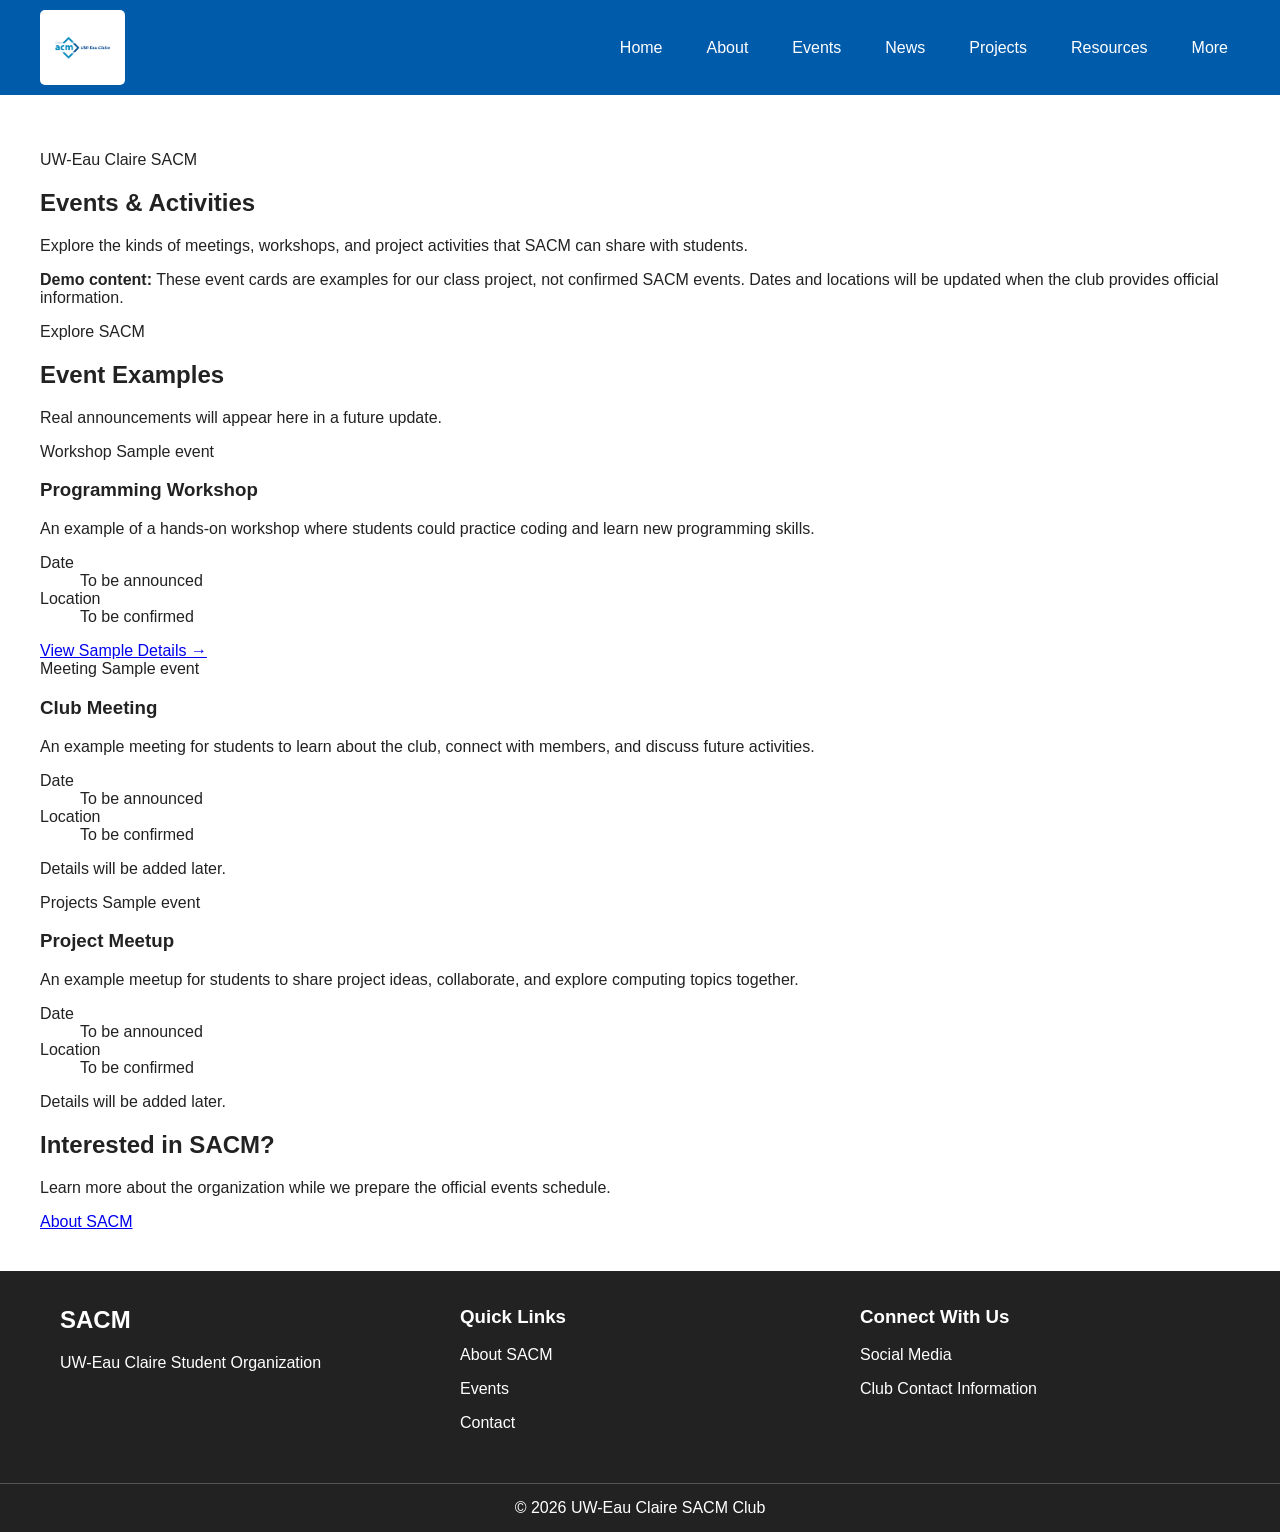
==== Group Project/html/events.html @ 6fd4d409 "Add events.html for SACM events" ====
<!DOCTYPE html>
<html lang="en">
<head>
    <meta charset="UTF-8">
    <meta name="viewport" content="width=device-width, initial-scale=1.0">
    <meta name="description" content="SACM events and activities page. Sample events shown for the CS 268 website project.">
    <title>Events | UW-Eau Claire SACM</title>
    <link rel="stylesheet" href="../css/style.css">
    <link rel="stylesheet" href="../css/events.css">
</head>
<body>

<header>

        <nav class="navbar">

            <div class="logo">

                <a href="index.html">

            <img src="../img/logo.png"
                alt="ACM UW-Eau Claire logo">

                </a>

            </div>


            <ul class="navlinks">

                <li>
                    <a href="index.html">Home</a>
                </li>

                <li>
                    <a href="about.html">About</a>
                </li>

                <li>
                    <a href="events.html">Events</a>
                </li>

                <li>
                    <a href="news.html">News</a>
                </li>

                <li>
                    <a href="projects.html">Projects</a>
                </li>

                <li>
                    <a href="resources.html">Resources</a>
                </li>

                <li class="dropdown">

                    <a href="#">More</a>

                    <ul class="dropdownmenu">

                        <li>
                            <a href="board.html">
                                Board Members
                            </a>
                        </li>

                        <li>
                            <a href="join.html">
                                Join SACM
                            </a>
                        </li>

                        <li>
                            <a href="contact.html">
                                Contact
                            </a>
                        </li>

                        <li>
                            <a href="login.html">
                                Login
                            </a>
                        </li>

                    </ul>

                </li>

            </ul>

        </nav>

    </header>

    <main class="events-page">
        <section class="events-hero" aria-labelledby="events-heading">
            <p class="eyebrow">UW-Eau Claire SACM</p>
            <h1 id="events-heading">Events &amp; Activities</h1>
            <p class="events-lead">
                Explore the kinds of meetings, workshops, and project activities
                that SACM can share with students.
            </p>
        </section>

        <p class="events-notice">
            <strong>Demo content:</strong> These event cards are examples for our
            class project, not confirmed SACM events. Dates and locations will be
            updated when the club provides official information.
        </p>

        <section class="events-section" aria-labelledby="upcoming-events-heading">
            <div class="section-heading">
                <div>
                    <p class="eyebrow">Explore SACM</p>
                    <h2 id="upcoming-events-heading">Event Examples</h2>
                </div>
                <p>Real announcements will appear here in a future update.</p>
            </div>

            <div class="events-grid">
                <article class="event-card">
                    <div class="event-card-top">
                        <span class="event-category">Workshop</span>
                        <span class="event-status">Sample event</span>
                    </div>
                    <h3>Programming Workshop</h3>
                    <p class="event-description">
                        An example of a hands-on workshop where students could
                        practice coding and learn new programming skills.
                    </p>
                    <dl class="event-facts">
                        <div><dt>Date</dt><dd>To be announced</dd></div>
                        <div><dt>Location</dt><dd>To be confirmed</dd></div>
                    </dl>
                    <a class="event-button" href="eventdetail.html">
                        View Sample Details <span aria-hidden="true">&rarr;</span>
                    </a>
                </article>

                <article class="event-card">
                    <div class="event-card-top">
                        <span class="event-category">Meeting</span>
                        <span class="event-status">Sample event</span>
                    </div>
                    <h3>Club Meeting</h3>
                    <p class="event-description">
                        An example meeting for students to learn about the club,
                        connect with members, and discuss future activities.
                    </p>
                    <dl class="event-facts">
                        <div><dt>Date</dt><dd>To be announced</dd></div>
                        <div><dt>Location</dt><dd>To be confirmed</dd></div>
                    </dl>
                    <p class="event-pending">Details will be added later.</p>
                </article>

                <article class="event-card">
                    <div class="event-card-top">
                        <span class="event-category">Projects</span>
                        <span class="event-status">Sample event</span>
                    </div>
                    <h3>Project Meetup</h3>
                    <p class="event-description">
                        An example meetup for students to share project ideas,
                        collaborate, and explore computing topics together.
                    </p>
                    <dl class="event-facts">
                        <div><dt>Date</dt><dd>To be announced</dd></div>
                        <div><dt>Location</dt><dd>To be confirmed</dd></div>
                    </dl>
                    <p class="event-pending">Details will be added later.</p>
                </article>
            </div>
        </section>

        <section class="events-nextsteps" aria-labelledby="events-nextsteps-heading">
            <div>
                <h2 id="events-nextsteps-heading">Interested in SACM?</h2>
                <p>
                    Learn more about the organization while we prepare the
                    official events schedule.
                </p>
            </div>
            <a class="event-secondary-button" href="about.html">About SACM</a>
        </section>
    </main>

<footer>

        <div class="footercontainer">

            <div class="footersection">

                <h2>SACM</h2>

                <p>
                    UW-Eau Claire Student Organization
                </p>

            </div>


            <div class="footersection">

                <h3>Quick Links</h3>

                <p>
                    <a href="about.html">
                        About SACM
                    </a>
                </p>

                <p>
                    <a href="events.html">
                        Events
                    </a>
                </p>

                <p>
                    <a href="contact.html">
                        Contact
                    </a>
                </p>

            </div>


            <div class="footersection">

                <h3>Connect With Us</h3>

                <p>
                    Social Media
                </p>

                <p>
                    Club Contact Information
                </p>

            </div>

        </div>


        <div class="footerbottom">

            <p>
                &copy; 2026 UW-Eau Claire SACM Club
            </p>

        </div>

    </footer>
</body>
</html>
---- Group Project/css/style.css ----
body {
    margin: 0;

    font-family: Arial, sans-serif;

    background-color: white;

    color: #222;
}


.navbar {
    display: flex;

    justify-content: space-between;

    align-items: center;

    background-color: #005baa;

    padding: 10px 40px;
}



.logo {
    display: flex;

    align-items: center;
}


.logo a {
    display: flex;

    align-items: center;
}


.logo img {
    height: 65px;

    width: auto;

    background-color: white;

    padding: 5px 10px;

    border-radius: 5px;

    display: block;
}

.navlinks {
    display: flex;

    list-style: none;

    margin: 0;

    padding: 0;

    gap: 20px;
}


.navlinks li {
    position: relative;
}


.navlinks a {
    display: block;

    color: white;

    text-decoration: none;

    padding: 10px 12px;
}


.navlinks a:hover {
    background-color: #f2c75c;

    color: black;
}


.dropdownmenu {
    display: none;

    position: absolute;

    top: 100%;

    right: 0;

    min-width: 180px;

    background-color: white;

    list-style: none;

    margin: 0;

    padding: 0;

    border: 1px solid #cccccc;
}


.dropdownmenu li {
    width: 100%;
}


.dropdownmenu a {
    color: black;

    padding: 12px 15px;
}


.dropdownmenu a:hover {
    background-color: #eeeeee;

    color: black;
}


.dropdown:hover .dropdownmenu {
    display: block;
}



.dropdown:focus-within .dropdownmenu {
    display: block;
}


main {
    min-height: 500px;

    padding: 40px;
}


footer {
    background-color: #222222;

    color: white;
}


.footercontainer {
    display: flex;

    justify-content: space-around;

    padding: 35px 40px;
}


.footersection {
    width: 30%;
}


.footersection h2,
.footersection h3 {
    margin-top: 0;
}


.footersection a {
    color: white;

    text-decoration: none;
}


.footersection a:hover {
    text-decoration: underline;
}



.footerbottom {
    text-align: center;

    border-top: 1px solid #555555;

    padding: 15px;
}


.footerbottom p {
    margin: 0;
}



@media screen and (max-width: 768px) {

    .navbar {
        flex-direction: column;

        align-items: flex-start;

        padding: 15px 20px;
    }


    .logo img {
        height: 55px;
    }


    .navlinks {
        flex-direction: column;

        width: 100%;

        gap: 0;

        margin-top: 15px;
    }


    .navlinks li {
        width: 100%;
    }


    .navlinks a {
        width: 100%;

        box-sizing: border-box;
    }


    .dropdownmenu {
        position: static;

        width: 100%;

        border: none;
    }


    .dropdownmenu a {
        padding-left: 30px;
    }


    main {
        padding: 25px 20px;
    }


    .footercontainer {
        flex-direction: column;

        padding: 30px 20px;
    }


    .footersection {
        width: 100%;

        margin-bottom: 25px;
    }

}
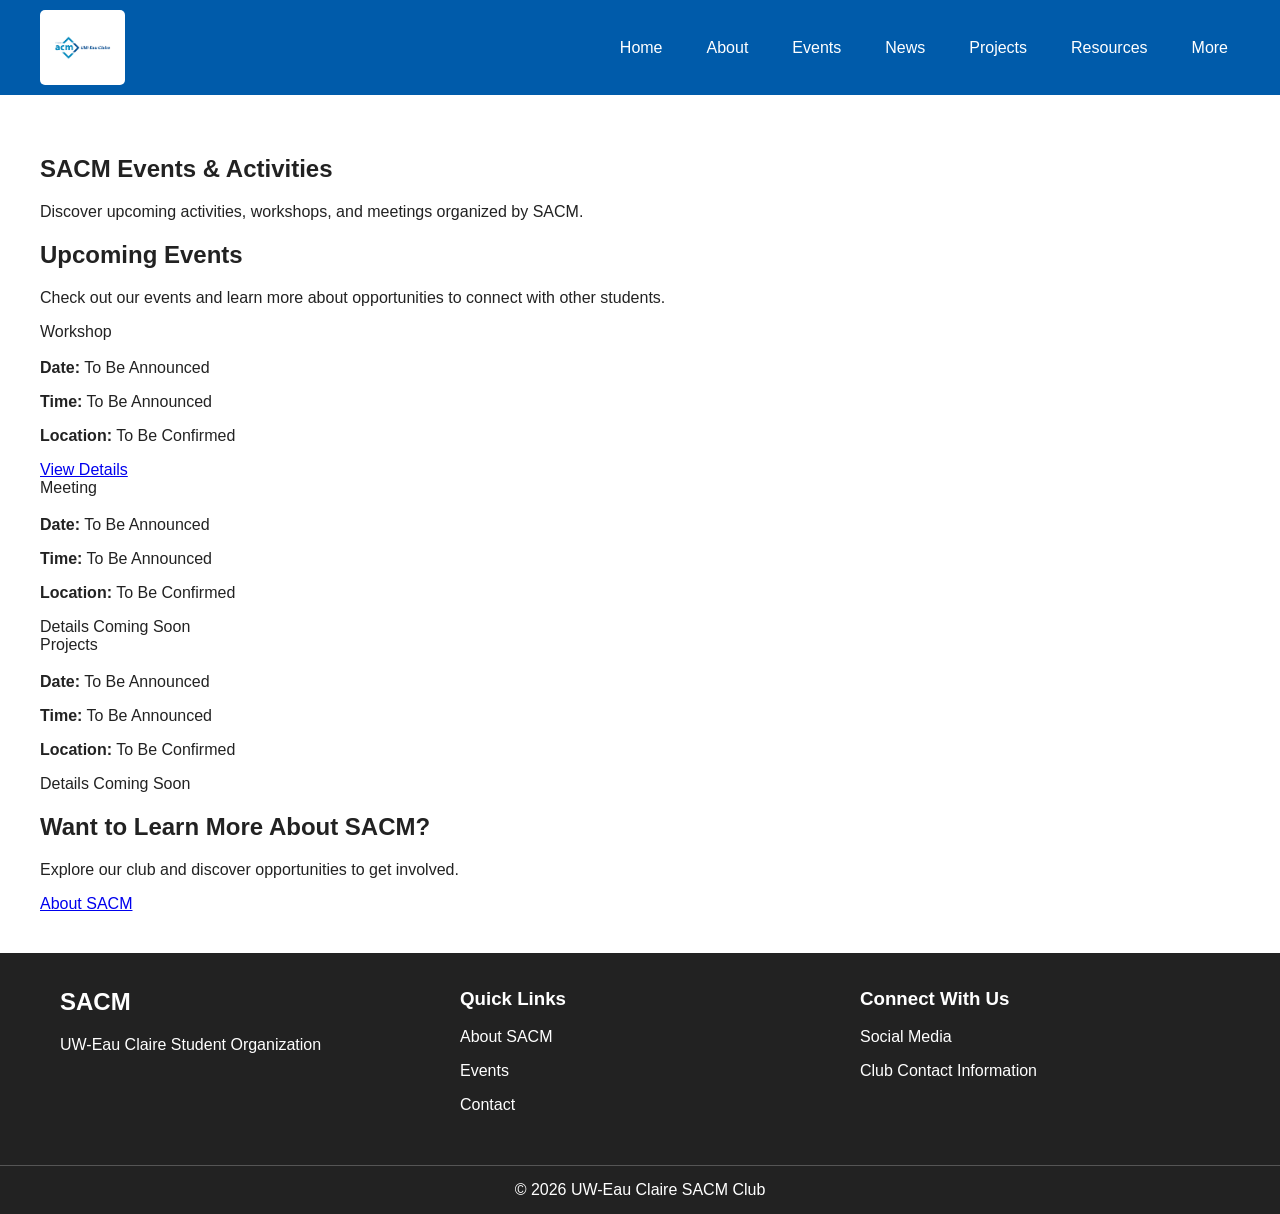
==== commit ebbe22bf: "Add files via upload" ====
--- a/Group Project/html/events.html
+++ b/Group Project/html/events.html
@@ -1,255 +1,206 @@
-<!DOCTYPE html>
-<html lang="en">
-<head>
-    <meta charset="UTF-8">
-    <meta name="viewport" content="width=device-width, initial-scale=1.0">
-    <meta name="description" content="SACM events and activities page. Sample events shown for the CS 268 website project.">
-    <title>Events | UW-Eau Claire SACM</title>
-    <link rel="stylesheet" href="../css/style.css">
-    <link rel="stylesheet" href="../css/events.css">
-</head>
-<body>
-
-<header>
-
+
+<!DOCTYPE html>
+<html lang="en">
+
+<head>
+    <meta charset="UTF-8">
+    <meta name="viewport" content="width=device-width, initial-scale=1.0">
+    <title>SACM Events</title>
+
+    <link rel="stylesheet" href="../css/style.css">
+    <link rel="stylesheet" href="../css/events.css">
+</head>
+
+<body>
+
+    <header>
         <nav class="navbar">
 
             <div class="logo">
-
                 <a href="index.html">
-
-            <img src="../img/logo.png"
-                alt="ACM UW-Eau Claire logo">
-
+                    <img src="../img/logo.png"
+                         alt="ACM UW-Eau Claire logo">
                 </a>
-
-            </div>
-
+            </div>
 
             <ul class="navlinks">
 
-                <li>
-                    <a href="index.html">Home</a>
+                <li><a href="index.html">Home</a></li>
+                <li><a href="about.html">About</a></li>
+                <li><a href="events.html" aria-current="page">Events</a></li>
+                <li><a href="news.html">News</a></li>
+                <li><a href="projects.html">Projects</a></li>
+                <li><a href="resources.html">Resources</a></li>
+
+                <li class="dropdown">
+                    <a href="#">More</a>
+
+                    <ul class="dropdownmenu">
+                        <li><a href="board.html">Board Members</a></li>
+                        <li><a href="join.html">Join SACM</a></li>
+                        <li><a href="contact.html">Contact</a></li>
+                        <li><a href="login.html">Login</a></li>
+                    </ul>
                 </li>
 
-                <li>
-                    <a href="about.html">About</a>
-                </li>
-
-                <li>
-                    <a href="events.html">Events</a>
-                </li>
-
-                <li>
-                    <a href="news.html">News</a>
-                </li>
-
-                <li>
-                    <a href="projects.html">Projects</a>
-                </li>
-
-                <li>
-                    <a href="resources.html">Resources</a>
-                </li>
-
-                <li class="dropdown">
-
-                    <a href="#">More</a>
-
-                    <ul class="dropdownmenu">
-
-                        <li>
-                            <a href="board.html">
-                                Board Members
-                            </a>
-                        </li>
-
-                        <li>
-                            <a href="join.html">
-                                Join SACM
-                            </a>
-                        </li>
-
-                        <li>
-                            <a href="contact.html">
-                                Contact
-                            </a>
-                        </li>
-
-                        <li>
-                            <a href="login.html">
-                                Login
-                            </a>
-                        </li>
-
-                    </ul>
-
-                </li>
-
             </ul>
-
         </nav>
-
-    </header>
-
-    <main class="events-page">
-        <section class="events-hero" aria-labelledby="events-heading">
-            <p class="eyebrow">UW-Eau Claire SACM</p>
-            <h1 id="events-heading">Events &amp; Activities</h1>
-            <p class="events-lead">
-                Explore the kinds of meetings, workshops, and project activities
-                that SACM can share with students.
-            </p>
-        </section>
-
-        <p class="events-notice">
-            <strong>Demo content:</strong> These event cards are examples for our
-            class project, not confirmed SACM events. Dates and locations will be
-            updated when the club provides official information.
-        </p>
-
-        <section class="events-section" aria-labelledby="upcoming-events-heading">
-            <div class="section-heading">
-                <div>
-                    <p class="eyebrow">Explore SACM</p>
-                    <h2 id="upcoming-events-heading">Event Examples</h2>
-                </div>
-                <p>Real announcements will appear here in a future update.</p>
-            </div>
-
-            <div class="events-grid">
-                <article class="event-card">
-                    <div class="event-card-top">
-                        <span class="event-category">Workshop</span>
-                        <span class="event-status">Sample event</span>
-                    </div>
-                    <h3>Programming Workshop</h3>
-                    <p class="event-description">
-                        An example of a hands-on workshop where students could
-                        practice coding and learn new programming skills.
-                    </p>
-                    <dl class="event-facts">
-                        <div><dt>Date</dt><dd>To be announced</dd></div>
-                        <div><dt>Location</dt><dd>To be confirmed</dd></div>
-                    </dl>
-                    <a class="event-button" href="eventdetail.html">
-                        View Sample Details <span aria-hidden="true">&rarr;</span>
-                    </a>
-                </article>
-
-                <article class="event-card">
-                    <div class="event-card-top">
-                        <span class="event-category">Meeting</span>
-                        <span class="event-status">Sample event</span>
-                    </div>
-                    <h3>Club Meeting</h3>
-                    <p class="event-description">
-                        An example meeting for students to learn about the club,
-                        connect with members, and discuss future activities.
-                    </p>
-                    <dl class="event-facts">
-                        <div><dt>Date</dt><dd>To be announced</dd></div>
-                        <div><dt>Location</dt><dd>To be confirmed</dd></div>
-                    </dl>
-                    <p class="event-pending">Details will be added later.</p>
-                </article>
-
-                <article class="event-card">
-                    <div class="event-card-top">
-                        <span class="event-category">Projects</span>
-                        <span class="event-status">Sample event</span>
-                    </div>
-                    <h3>Project Meetup</h3>
-                    <p class="event-description">
-                        An example meetup for students to share project ideas,
-                        collaborate, and explore computing topics together.
-                    </p>
-                    <dl class="event-facts">
-                        <div><dt>Date</dt><dd>To be announced</dd></div>
-                        <div><dt>Location</dt><dd>To be confirmed</dd></div>
-                    </dl>
-                    <p class="event-pending">Details will be added later.</p>
-                </article>
-            </div>
-        </section>
-
-        <section class="events-nextsteps" aria-labelledby="events-nextsteps-heading">
-            <div>
-                <h2 id="events-nextsteps-heading">Interested in SACM?</h2>
-                <p>
-                    Learn more about the organization while we prepare the
-                    official events schedule.
-                </p>
-            </div>
-            <a class="event-secondary-button" href="about.html">About SACM</a>
-        </section>
-    </main>
-
-<footer>
+    </header>
+
+
+    <main class="events-page">
+
+        <section class="events-hero">
+            <h1>SACM Events & Activities</h1>
+
+            <p>
+                Discover upcoming activities, workshops,
+                and meetings organized by SACM.
+            </p>
+        </section>
+
+
+        <section class="events-section">
+
+            <h2>Upcoming Events</h2>
+
+            <p class="events-intro">
+                Check out our events and learn more about
+                opportunities to connect with other students.
+            </p>
+
+            <div class="events-grid">
+
+                <article class="event-card">
+
+                    <div class="event-category">
+                        Workshop
+                    </div>
+
+                    <h3>    </h3>
+
+                    <p>
+
+                    </p>
+
+                    <div class="event-info">
+                        <p><strong>Date:</strong> To Be Announced</p>
+                        <p><strong>Time:</strong> To Be Announced</p>
+                        <p><strong>Location:</strong> To Be Confirmed</p>
+                    </div>
+
+                    <a href="eventsdetail.html"
+                       class="event-button">
+                        View Details
+                    </a>
+
+                </article>
+
+
+
+                <article class="event-card">
+
+                    <div class="event-category">
+                        Meeting
+                    </div>
+
+                    <h3>  </h3>
+
+                    <p>
+
+                    </p>
+
+                    <div class="event-info">
+                        <p><strong>Date:</strong> To Be Announced</p>
+                        <p><strong>Time:</strong> To Be Announced</p>
+                        <p><strong>Location:</strong> To Be Confirmed</p>
+                    </div>
+
+                    <span class="event-pending">
+                        Details Coming Soon
+                    </span>
+
+                </article>
+
+
+                <article class="event-card">
+
+                    <div class="event-category">
+                        Projects
+                    </div>
+
+                    <h3></h3>
+
+                    <p>
+
+                    </p>
+
+                    <div class="event-info">
+                        <p><strong>Date:</strong> To Be Announced</p>
+                        <p><strong>Time:</strong> To Be Announced</p>
+                        <p><strong>Location:</strong> To Be Confirmed</p>
+                    </div>
+
+                    <span class="event-pending">
+                        Details Coming Soon
+                    </span>
+
+                </article>
+
+            </div>
+
+        </section>
+
+
+        <section class="events-bottom">
+
+            <h2>Want to Learn More About SACM?</h2>
+
+            <p>
+                Explore our club and discover opportunities
+                to get involved.
+            </p>
+
+            <a href="about.html" class="event-button">
+                About SACM
+            </a>
+
+        </section>
+
+    </main>
+
+
+    <footer>
 
         <div class="footercontainer">
 
             <div class="footersection">
-
                 <h2>SACM</h2>
-
-                <p>
-                    UW-Eau Claire Student Organization
-                </p>
-
-            </div>
-
+                <p>UW-Eau Claire Student Organization</p>
+            </div>
 
             <div class="footersection">
-
                 <h3>Quick Links</h3>
 
-                <p>
-                    <a href="about.html">
-                        About SACM
-                    </a>
-                </p>
-
-                <p>
-                    <a href="events.html">
-                        Events
-                    </a>
-                </p>
-
-                <p>
-                    <a href="contact.html">
-                        Contact
-                    </a>
-                </p>
-
-            </div>
-
+                <p><a href="about.html">About SACM</a></p>
+                <p><a href="events.html">Events</a></p>
+                <p><a href="contact.html">Contact</a></p>
+            </div>
 
             <div class="footersection">
-
                 <h3>Connect With Us</h3>
 
-                <p>
-                    Social Media
-                </p>
-
-                <p>
-                    Club Contact Information
-                </p>
-
+                <p>Social Media</p>
+                <p>Club Contact Information</p>
             </div>
 
         </div>
 
-
         <div class="footerbottom">
-
-            <p>
-                &copy; 2026 UW-Eau Claire SACM Club
-            </p>
-
+            <p>&copy; 2026 UW-Eau Claire SACM Club</p>
         </div>
 
-    </footer>
-</body>
-</html>
+    </footer>
+
+</body>
+</html>
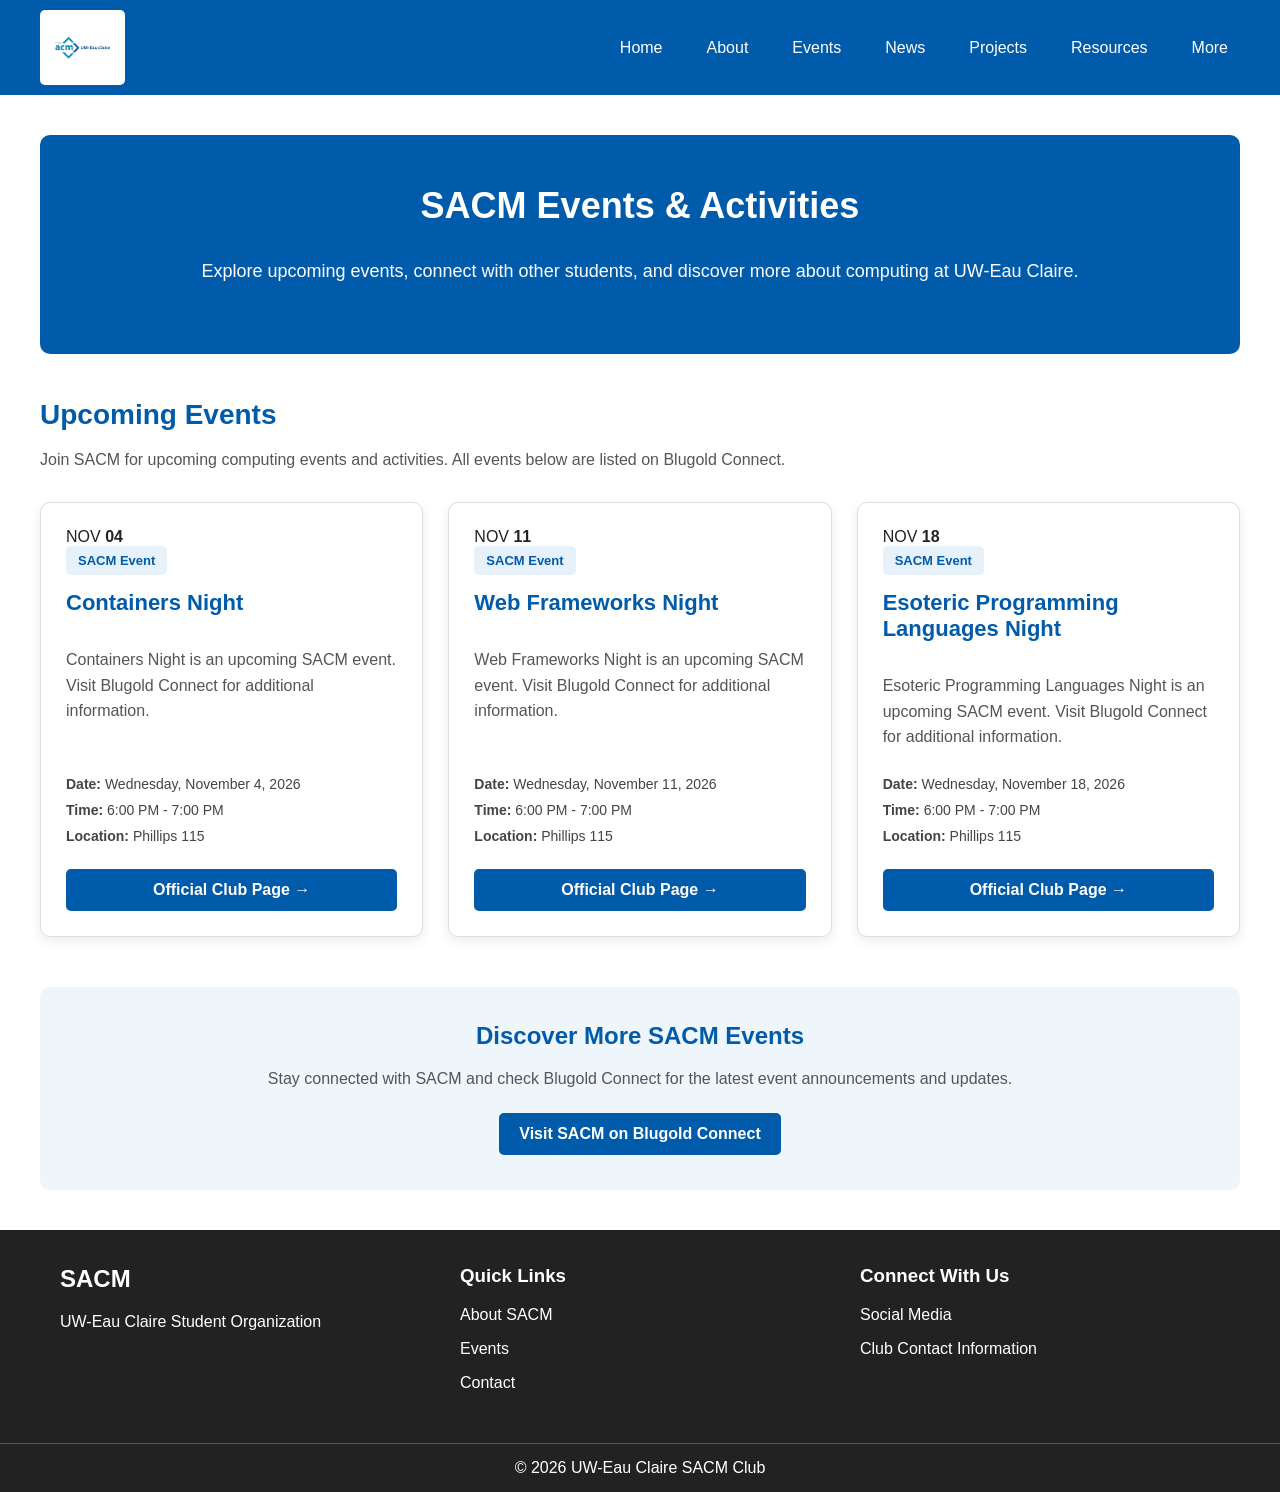
==== commit e6e05a39: "Add files via upload" ====
--- a/Group Project/html/events.html
+++ b/Group Project/html/events.html
@@ -1,4 +1,3 @@
-
 <!DOCTYPE html>
 <html lang="en">
 
@@ -19,7 +18,7 @@
             <div class="logo">
                 <a href="index.html">
                     <img src="../img/logo.png"
-                         alt="ACM UW-Eau Claire logo">
+                         alt="SACM UW-Eau Claire logo">
                 </a>
             </div>
 
@@ -27,7 +26,7 @@
 
                 <li><a href="index.html">Home</a></li>
                 <li><a href="about.html">About</a></li>
-                <li><a href="events.html" aria-current="page">Events</a></li>
+                <li><a href="events.html">Events</a></li>
                 <li><a href="news.html">News</a></li>
                 <li><a href="projects.html">Projects</a></li>
                 <li><a href="resources.html">Resources</a></li>
@@ -47,103 +46,175 @@
         </nav>
     </header>
 
-
     <main class="events-page">
 
         <section class="events-hero">
-            <h1>SACM Events & Activities</h1>
+
+            <h1>SACM Events &amp; Activities</h1>
 
             <p>
-                Discover upcoming activities, workshops,
-                and meetings organized by SACM.
-            </p>
+                Explore upcoming events, connect with other students,
+                and discover more about computing at UW-Eau Claire.
+            </p>
+
         </section>
 
-
         <section class="events-section">
 
             <h2>Upcoming Events</h2>
 
             <p class="events-intro">
-                Check out our events and learn more about
-                opportunities to connect with other students.
+                Join SACM for upcoming computing events and activities.
+                All events below are listed on Blugold Connect.
             </p>
 
             <div class="events-grid">
 
                 <article class="event-card">
 
-                    <div class="event-category">
-                        Workshop
-                    </div>
-
-                    <h3>    </h3>
-
-                    <p>
-
+                    <div class="event-card-header">
+
+                        <div class="event-date">
+                            <span>NOV</span>
+                            <strong>04</strong>
+                        </div>
+
+                        <div class="event-category">
+                            SACM Event
+                        </div>
+
+                    </div>
+
+                    <h3>Containers Night</h3>
+
+                    <p class="event-description">
+                        Containers Night is an upcoming SACM event.
+                        Visit Blugold Connect for additional information.
                     </p>
 
                     <div class="event-info">
-                        <p><strong>Date:</strong> To Be Announced</p>
-                        <p><strong>Time:</strong> To Be Announced</p>
-                        <p><strong>Location:</strong> To Be Confirmed</p>
-                    </div>
-
-                    <a href="eventsdetail.html"
-                       class="event-button">
-                        View Details
+
+                        <p>
+                            <strong>Date:</strong>
+                            Wednesday, November 4, 2026
+                        </p>
+
+                        <p>
+                            <strong>Time:</strong>
+                            6:00 PM - 7:00 PM
+                        </p>
+
+                        <p>
+                            <strong>Location:</strong>
+                            Phillips 115
+                        </p>
+
+                    </div>
+
+                    <a href="https://blugoldconnect.uwec.edu/sacm/rsvp_boot?id=395882"
+                       class="event-button"
+                       target="_blank">
+                        Official Club Page &rarr;
                     </a>
 
                 </article>
 
-
-
                 <article class="event-card">
 
-                    <div class="event-category">
-                        Meeting
-                    </div>
-
-                    <h3>  </h3>
-
-                    <p>
-
+                    <div class="event-card-header">
+
+                        <div class="event-date">
+                            <span>NOV</span>
+                            <strong>11</strong>
+                        </div>
+
+                        <div class="event-category">
+                            SACM Event
+                        </div>
+
+                    </div>
+
+                    <h3>Web Frameworks Night</h3>
+
+                    <p class="event-description">
+                        Web Frameworks Night is an upcoming SACM event.
+                        Visit Blugold Connect for additional information.
                     </p>
 
                     <div class="event-info">
-                        <p><strong>Date:</strong> To Be Announced</p>
-                        <p><strong>Time:</strong> To Be Announced</p>
-                        <p><strong>Location:</strong> To Be Confirmed</p>
-                    </div>
-
-                    <span class="event-pending">
-                        Details Coming Soon
-                    </span>
+
+                        <p>
+                            <strong>Date:</strong>
+                            Wednesday, November 11, 2026
+                        </p>
+
+                        <p>
+                            <strong>Time:</strong>
+                            6:00 PM - 7:00 PM
+                        </p>
+
+                        <p>
+                            <strong>Location:</strong>
+                            Phillips 115
+                        </p>
+
+                    </div>
+
+                    <a href="https://blugoldconnect.uwec.edu/sacm/rsvp_boot?id=395883"
+                       class="event-button"
+                       target="_blank">
+                        Official Club Page &rarr;
+                    </a>
 
                 </article>
 
-
                 <article class="event-card">
 
-                    <div class="event-category">
-                        Projects
-                    </div>
-
-                    <h3></h3>
-
-                    <p>
-
+                    <div class="event-card-header">
+
+                        <div class="event-date">
+                            <span>NOV</span>
+                            <strong>18</strong>
+                        </div>
+
+                        <div class="event-category">
+                            SACM Event
+                        </div>
+
+                    </div>
+
+                    <h3>Esoteric Programming Languages Night</h3>
+
+                    <p class="event-description">
+                        Esoteric Programming Languages Night is an
+                        upcoming SACM event. Visit Blugold Connect
+                        for additional information.
                     </p>
 
                     <div class="event-info">
-                        <p><strong>Date:</strong> To Be Announced</p>
-                        <p><strong>Time:</strong> To Be Announced</p>
-                        <p><strong>Location:</strong> To Be Confirmed</p>
-                    </div>
-
-                    <span class="event-pending">
-                        Details Coming Soon
-                    </span>
+
+                        <p>
+                            <strong>Date:</strong>
+                            Wednesday, November 18, 2026
+                        </p>
+
+                        <p>
+                            <strong>Time:</strong>
+                            6:00 PM - 7:00 PM
+                        </p>
+
+                        <p>
+                            <strong>Location:</strong>
+                            Phillips 115
+                        </p>
+
+                    </div>
+
+                    <a href="https://blugoldconnect.uwec.edu/sacm/rsvp_boot?id=395884"
+                       class="event-button"
+                       target="_blank">
+                        Official Club Page &rarr;
+                    </a>
 
                 </article>
 
@@ -151,56 +222,78 @@
 
         </section>
 
-
         <section class="events-bottom">
 
-            <h2>Want to Learn More About SACM?</h2>
+            <h2>Discover More SACM Events</h2>
 
             <p>
-                Explore our club and discover opportunities
-                to get involved.
-            </p>
-
-            <a href="about.html" class="event-button">
-                About SACM
+                Stay connected with SACM and check Blugold Connect
+                for the latest event announcements and updates.
+            </p>
+
+            <a href="https://blugoldconnect.uwec.edu/feeds?type=club&type_id=35487&tab=events"
+               class="event-button"
+               target="_blank">
+                Visit SACM on Blugold Connect
             </a>
 
         </section>
 
     </main>
 
-
     <footer>
 
         <div class="footercontainer">
 
             <div class="footersection">
+
                 <h2>SACM</h2>
-                <p>UW-Eau Claire Student Organization</p>
+
+                <p>
+                    UW-Eau Claire Student Organization
+                </p>
+
             </div>
 
             <div class="footersection">
+
                 <h3>Quick Links</h3>
 
-                <p><a href="about.html">About SACM</a></p>
-                <p><a href="events.html">Events</a></p>
-                <p><a href="contact.html">Contact</a></p>
+                <p>
+                    <a href="about.html">About SACM</a>
+                </p>
+
+                <p>
+                    <a href="events.html">Events</a>
+                </p>
+
+                <p>
+                    <a href="contact.html">Contact</a>
+                </p>
+
             </div>
 
             <div class="footersection">
+
                 <h3>Connect With Us</h3>
 
                 <p>Social Media</p>
+
                 <p>Club Contact Information</p>
+
             </div>
 
         </div>
 
         <div class="footerbottom">
-            <p>&copy; 2026 UW-Eau Claire SACM Club</p>
+
+            <p>
+                &copy; 2026 UW-Eau Claire SACM Club
+            </p>
+
         </div>
 
     </footer>
 
 </body>
-</html>
+</html>
--- a/Group Project/css/events.css
+++ b/Group Project/css/events.css
@@ -0,0 +1,344 @@
+.events-page {
+    max-width: 1200px;
+    margin: 0 auto;
+    padding: 40px;
+    font-family: Arial, sans-serif;
+}
+
+
+.events-hero {
+    background-color: #005baa;
+    color: white;
+    padding: 50px 30px;
+    text-align: center;
+    border-radius: 10px;
+}
+
+.events-hero h1 {
+    color: white;
+    font-size: 36px;
+    margin-top: 0;
+}
+
+.events-hero p {
+    font-size: 18px;
+    line-height: 1.6;
+}
+
+
+
+.events-section {
+    margin-top: 45px;
+}
+
+.events-section h2 {
+    color: #005baa;
+    font-size: 28px;
+    margin-bottom: 10px;
+}
+
+.events-intro {
+    color: #555;
+    line-height: 1.6;
+    margin-bottom: 20px;
+}
+
+.events-notice {
+    background-color: #fff8e6;
+    color: #5c481a;
+    border-left: 4px solid #e6b647;
+    padding: 15px 20px;
+    margin: 20px 0;
+    line-height: 1.6;
+}
+
+
+.events-grid {
+    display: grid;
+    grid-template-columns: repeat(3, minmax(0, 1fr));
+    gap: 25px;
+    margin-top: 30px;
+}
+
+
+.event-card {
+    display: flex;
+    flex-direction: column;
+
+    background-color: white;
+
+    border: 1px solid #dddddd;
+    border-radius: 10px;
+
+    padding: 25px;
+
+    box-shadow: 0 4px 12px rgba(0, 0, 0, 0.08);
+
+    transition: transform 0.2s;
+}
+
+.event-card:hover {
+    transform: translateY(-5px);
+}
+
+.event-category {
+    display: inline-block;
+    align-self: flex-start;
+
+    background-color: #e6f1fa;
+    color: #005baa;
+
+    font-size: 13px;
+    font-weight: bold;
+
+    padding: 7px 12px;
+    border-radius: 5px;
+
+    margin-bottom: 15px;
+}
+
+.event-card h3 {
+    color: #005baa;
+    font-size: 22px;
+    margin-top: 0;
+    margin-bottom: 15px;
+}
+
+.event-card > p {
+    color: #555;
+    line-height: 1.6;
+}
+
+.event-info {
+    margin-top: auto;
+    margin-bottom: 15px;
+}
+
+.event-info p {
+    font-size: 14px;
+    color: #444;
+    margin: 10px 0;
+}
+
+
+.event-button {
+    display: inline-block;
+
+    background-color: #005baa;
+    color: white;
+
+    padding: 12px 20px;
+
+    border-radius: 5px;
+
+    text-decoration: none;
+    text-align: center;
+
+    font-weight: bold;
+}
+
+.event-button:hover {
+    background-color: #003e75;
+    color: white;
+}
+
+.event-button:focus-visible {
+    outline: 3px solid #e6b647;
+    outline-offset: 3px;
+}
+
+.event-pending {
+    display: block;
+
+    padding: 12px;
+
+    color: #777;
+
+    font-size: 14px;
+    text-align: center;
+
+    font-style: italic;
+}
+
+
+.events-bottom {
+    background-color: #eef5fb;
+
+    padding: 35px;
+    margin-top: 50px;
+
+    border-radius: 10px;
+
+    text-align: center;
+}
+
+.events-bottom h2 {
+    color: #005baa;
+    margin-top: 0;
+}
+
+.events-bottom p {
+    color: #555;
+    margin-bottom: 25px;
+}
+
+
+.back-navigation {
+    margin-bottom: 25px;
+}
+
+.back-navigation a {
+    color: #005baa;
+    text-decoration: none;
+    font-weight: bold;
+}
+
+.back-navigation a:hover {
+    text-decoration: underline;
+}
+
+
+.detail-header {
+    background-color: #005baa;
+
+    color: white;
+
+    padding: 45px 35px;
+
+    border-radius: 10px;
+}
+
+.detail-header .event-category {
+    background-color: white;
+}
+
+.detail-header h1 {
+    color: white;
+
+    font-size: 36px;
+
+    margin: 10px 0 15px;
+}
+
+.detail-header p {
+    font-size: 18px;
+
+    line-height: 1.6;
+
+    max-width: 750px;
+}
+
+.detail-section {
+    margin-top: 40px;
+}
+
+.detail-section h2 {
+    color: #005baa;
+    font-size: 26px;
+    margin-bottom: 20px;
+}
+
+.detail-section > p {
+    color: #444;
+    line-height: 1.8;
+}
+
+
+.detail-grid {
+    display: grid;
+
+    grid-template-columns: repeat(2, minmax(0, 1fr));
+
+    gap: 20px;
+}
+
+.detail-card {
+    background-color: #f5f8fc;
+
+    padding: 25px;
+
+    border: 1px solid #dddddd;
+
+    border-radius: 8px;
+}
+
+.detail-card h3 {
+    color: #005baa;
+
+    font-size: 18px;
+
+    margin-top: 0;
+}
+
+.detail-card p {
+    color: #444;
+
+    margin-bottom: 0;
+}
+
+
+.activity-list {
+    padding-left: 25px;
+
+    line-height: 2;
+
+    color: #444;
+}
+
+
+@media screen and (max-width: 900px) {
+
+    .events-grid {
+        grid-template-columns: repeat(2, minmax(0, 1fr));
+    }
+
+}
+
+
+@media screen and (max-width: 600px) {
+
+    .events-page {
+        padding: 25px 20px;
+    }
+
+    .events-hero {
+        padding: 35px 20px;
+    }
+
+    .events-hero h1 {
+        font-size: 28px;
+    }
+
+    .events-hero p {
+        font-size: 16px;
+    }
+
+    .events-grid {
+        grid-template-columns: 1fr;
+    }
+
+    .event-card {
+        padding: 20px;
+    }
+
+    .detail-header {
+        padding: 30px 20px;
+    }
+
+    .detail-header h1 {
+        font-size: 28px;
+    }
+
+    .detail-grid {
+        grid-template-columns: 1fr;
+    }
+
+    .detail-card {
+        padding: 20px;
+    }
+
+    .events-bottom {
+        padding: 25px 20px;
+    }
+
+}
